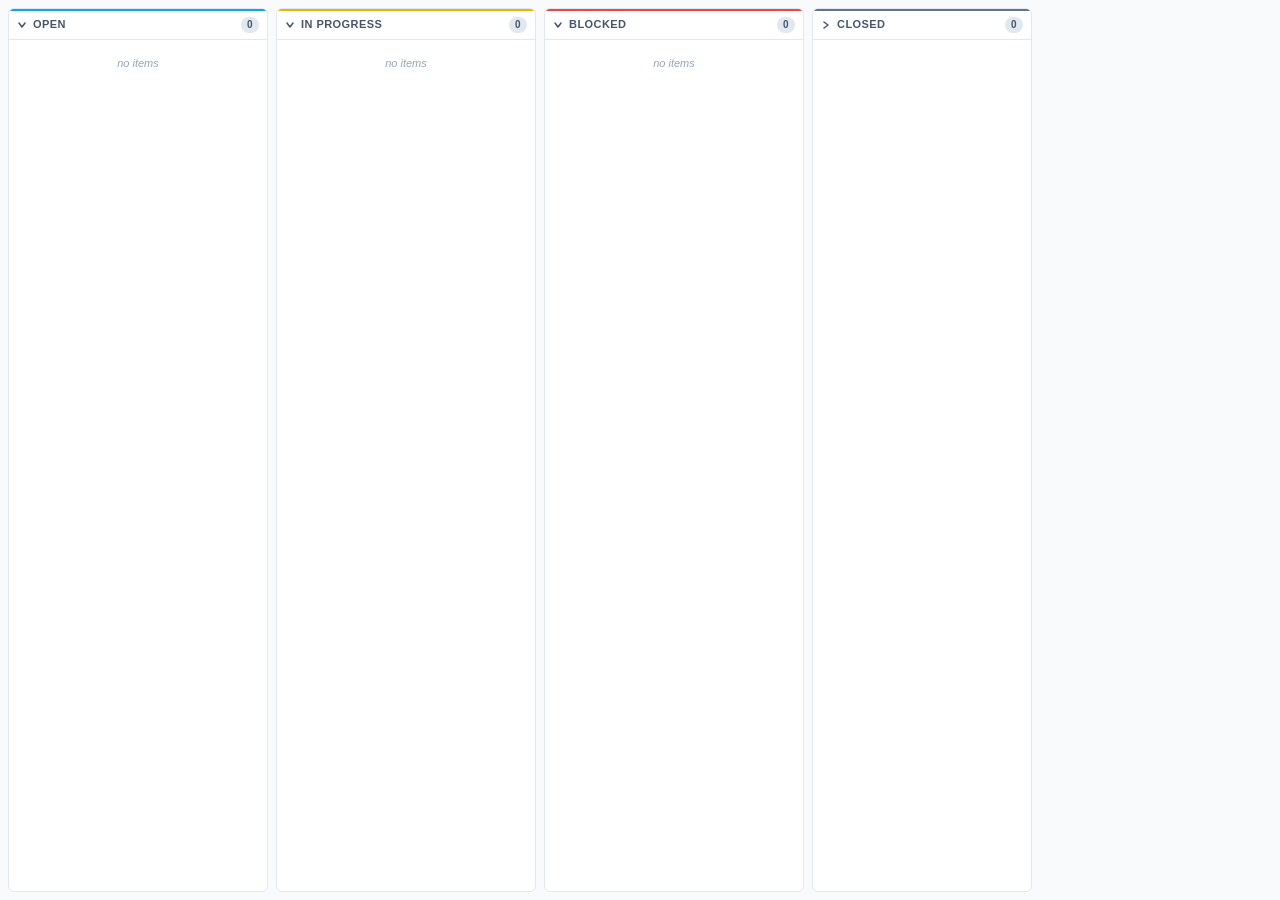
==== resources/viewer/app/board.html @ 2804a7c2 "Phase 2: native Kanban board + panel-driven navigation Panel toolbar overhaul: - Project name | View" ====
<!doctype html>
<html lang="en">
<head>
  <meta charset="utf-8">
  <meta name="viewport" content="width=device-width, initial-scale=1">
  <title>Beads — Board</title>
  <link rel="stylesheet" href="app.css">
</head>
<body>
  <div id="board-scroll" class="board-scroll">
    <div id="board" class="board"></div>
  </div>
  <template id="card-tpl">
    <div class="card" draggable="true">
      <div class="card-hdr">
        <span class="card-type"></span>
        <a class="card-id" href="#"></a>
      </div>
      <div class="card-title"></div>
      <div class="card-meta"></div>
    </div>
  </template>
  <template id="col-tpl">
    <div class="col">
      <div class="col-hdr">
        <svg class="col-caret" width="10" height="10" viewBox="0 0 10 10">
          <path d="M2 3 L5 7 L8 3" fill="none" stroke="currentColor" stroke-width="1.5" stroke-linecap="round" stroke-linejoin="round"/>
        </svg>
        <span class="col-title"></span>
        <span class="col-count"></span>
      </div>
      <div class="col-body"></div>
    </div>
  </template>
  <script src="app.js"></script>
  <script src="board.js"></script>
</body>
</html>
---- resources/viewer/app/app.css ----
/* NppBeads — styles for native-rendered app views (board / issues /
   detail). Palette chosen to blend with both the dicklesworthstone
   Rich viewer (when embedded side-by-side) and native macOS. Uses CSS
   custom properties keyed on [data-theme] so the native layer can
   toggle theme by flipping one attribute on <html>. */

:root {
  --bg:        #f8fafc;
  --bg-elev:   #ffffff;
  --border:    #e2e8f0;
  --border-strong: #cbd5e1;
  --text:      #0f172a;
  --text-muted:#475569;
  --text-fade: #94a3b8;
  --accent:    #0ea5e9;
  --accent-fg: #ffffff;
  --shadow:    0 1px 2px rgba(15,23,42,0.04), 0 2px 4px rgba(15,23,42,0.04);
  --col-open:       #0ea5e9;
  --col-inprogress: #eab308;
  --col-blocked:    #ef4444;
  --col-closed:     #64748b;
}

[data-theme="dark"] {
  --bg:        #0f172a;
  --bg-elev:   #1e293b;
  --border:    #334155;
  --border-strong: #475569;
  --text:      #e2e8f0;
  --text-muted:#94a3b8;
  --text-fade: #64748b;
  --accent:    #38bdf8;
  --accent-fg: #0c1222;
  --shadow:    0 1px 2px rgba(0,0,0,0.3), 0 2px 4px rgba(0,0,0,0.2);
  --col-open:       #38bdf8;
  --col-inprogress: #facc15;
  --col-blocked:    #f87171;
  --col-closed:     #94a3b8;
}

* { box-sizing: border-box; }

html, body {
  margin: 0;
  padding: 0;
  font: 12px/1.4 -apple-system, BlinkMacSystemFont, "SF Pro Text",
        "Helvetica Neue", sans-serif;
  background: var(--bg);
  color: var(--text);
  height: 100%;
  overflow: hidden;
}
body { display: flex; flex-direction: column; }

/* ─── Board layout ─────────────────────────────────────────────────── */
.board-scroll {
  flex: 1;
  overflow-x: auto;
  overflow-y: hidden;
  padding: 8px;
}
.board {
  display: flex;
  gap: 8px;
  height: 100%;
  min-width: min-content;
}

.col {
  flex: 0 0 260px;
  min-width: 220px;
  max-width: 320px;
  display: flex;
  flex-direction: column;
  background: var(--bg-elev);
  border: 1px solid var(--border);
  border-radius: 6px;
  overflow: hidden;
  transition: border-color 120ms ease, background 120ms ease;
}
.col.is-collapsed { flex-basis: 180px; }
.col.is-collapsed .col-body { display: none; }
.col.col-drag-over {
  border-color: var(--accent);
  background: color-mix(in srgb, var(--accent) 8%, var(--bg-elev));
}

/* Column-top color stripe: quick visual status cue */
.col::before {
  content: "";
  display: block;
  height: 2px;
  flex: 0 0 auto;
  background: var(--col-color, var(--text-fade));
}
.col-open       { --col-color: var(--col-open); }
.col-in_progress{ --col-color: var(--col-inprogress); }
.col-blocked    { --col-color: var(--col-blocked); }
.col-closed     { --col-color: var(--col-closed); }

.col-hdr {
  display: flex;
  align-items: center;
  gap: 6px;
  padding: 6px 8px;
  font-weight: 600;
  font-size: 11px;
  text-transform: uppercase;
  letter-spacing: 0.04em;
  color: var(--text-muted);
  background: var(--bg-elev);
  border-bottom: 1px solid var(--border);
  cursor: pointer;
  user-select: none;
}
.col-hdr:hover { color: var(--text); }
.col-caret {
  transition: transform 150ms ease;
  color: var(--text-muted);
  flex: 0 0 auto;
}
.col.is-collapsed .col-caret { transform: rotate(-90deg); }
.col-title { flex: 1; overflow: hidden; text-overflow: ellipsis; white-space: nowrap; }
.col-count {
  padding: 1px 6px;
  border-radius: 999px;
  background: var(--border);
  color: var(--text-muted);
  font-size: 10px;
  font-weight: 700;
  flex: 0 0 auto;
}

.col-body {
  flex: 1;
  overflow-y: auto;
  padding: 6px;
  display: flex;
  flex-direction: column;
  gap: 6px;
}

.col-empty {
  padding: 10px 6px;
  color: var(--text-fade);
  font-size: 11px;
  text-align: center;
  font-style: italic;
}

/* ─── Card ─────────────────────────────────────────────────────────── */
.card {
  background: var(--bg);
  border: 1px solid var(--border);
  border-radius: 5px;
  padding: 6px 8px;
  box-shadow: var(--shadow);
  cursor: grab;
  transition: border-color 100ms ease, transform 80ms ease, opacity 100ms ease;
}
.card:hover { border-color: var(--border-strong); }
.card:active { cursor: grabbing; }
.card.card-dragging { opacity: 0.5; }
.card.selected { border-color: var(--accent); }

.card-hdr {
  display: flex;
  align-items: center;
  gap: 6px;
  margin-bottom: 3px;
}
.card-type {
  font-size: 11px;
  flex: 0 0 auto;
}
.card-id {
  font: 10px/1 ui-monospace, "SF Mono", Menlo, monospace;
  color: var(--text-muted);
  text-decoration: none;
  padding: 1px 4px;
  border-radius: 3px;
  background: var(--border);
}
.card-id:hover { background: var(--border-strong); color: var(--text); }

.card-title {
  font-size: 12px;
  line-height: 1.3;
  color: var(--text);
  display: -webkit-box;
  -webkit-line-clamp: 3;
  -webkit-box-orient: vertical;
  overflow: hidden;
  word-break: break-word;
}

.card-meta {
  display: flex;
  flex-wrap: wrap;
  gap: 4px;
  margin-top: 4px;
  align-items: center;
  font-size: 10px;
}
.meta-assignee {
  color: var(--text-muted);
  font-style: italic;
  white-space: nowrap;
  overflow: hidden;
  text-overflow: ellipsis;
  max-width: 140px;
}
.meta-more {
  color: var(--text-fade);
  font-size: 10px;
}

.pill {
  display: inline-block;
  padding: 1px 6px;
  border-radius: 999px;
  font-size: 9px;
  font-weight: 700;
  line-height: 1.4;
  letter-spacing: 0.02em;
  white-space: nowrap;
}
.pill-label {
  background: transparent;
  border: 1px solid currentColor;
  font-weight: 500;
  font-size: 10px;
  padding: 0 5px;
  text-transform: lowercase;
  max-width: 100px;
  overflow: hidden;
  text-overflow: ellipsis;
}

/* ─── Toast (optimistic-update notice) ─────────────────────────────── */
.toast {
  position: fixed;
  right: 12px;
  bottom: 12px;
  max-width: 300px;
  padding: 8px 12px;
  background: var(--bg-elev);
  color: var(--text);
  border: 1px solid var(--border-strong);
  border-left: 3px solid var(--accent);
  border-radius: 4px;
  font-size: 11px;
  line-height: 1.3;
  box-shadow: var(--shadow);
  opacity: 0;
  transform: translateY(8px);
  pointer-events: none;
  transition: opacity 160ms ease, transform 160ms ease;
  z-index: 10;
}
.toast.toast-visible { opacity: 1; transform: translateY(0); }

/* ─── Bead detail modal ────────────────────────────────────────────── */
.modal-overlay {
  position: fixed;
  inset: 0;
  background: color-mix(in srgb, var(--bg) 85%, transparent);
  backdrop-filter: blur(4px);
  -webkit-backdrop-filter: blur(4px);
  display: flex;
  align-items: flex-start;
  justify-content: center;
  padding: 20px 12px;
  z-index: 50;
  animation: modal-fade 120ms ease;
}
@keyframes modal-fade { from { opacity: 0; } to { opacity: 1; } }

.modal-card {
  background: var(--bg-elev);
  border: 1px solid var(--border);
  border-radius: 8px;
  box-shadow: 0 10px 40px rgba(0,0,0,0.35);
  max-width: 560px;
  width: 100%;
  max-height: calc(100vh - 40px);
  display: flex;
  flex-direction: column;
  overflow: hidden;
}

.modal-hdr {
  display: flex;
  align-items: center;
  gap: 8px;
  padding: 10px 12px;
  border-bottom: 1px solid var(--border);
  background: var(--bg);
}
.modal-type { font-size: 14px; }
.modal-id {
  font: 11px/1 ui-monospace, "SF Mono", Menlo, monospace;
  color: var(--text-muted);
  padding: 2px 6px;
  border-radius: 3px;
  background: var(--border);
  flex: 0 0 auto;
}
.modal-close {
  margin-left: auto;
  background: none;
  border: none;
  color: var(--text-muted);
  font-size: 20px;
  line-height: 1;
  cursor: pointer;
  padding: 0 6px;
  border-radius: 3px;
}
.modal-close:hover { color: var(--text); background: var(--border); }

.modal-title {
  margin: 0;
  padding: 10px 12px 6px;
  font-size: 15px;
  font-weight: 600;
  line-height: 1.3;
  color: var(--text);
}

.modal-pills {
  padding: 4px 12px 6px;
  display: flex;
  flex-wrap: wrap;
  gap: 5px;
}
.modal-labels {
  padding: 0 12px 8px;
  display: flex;
  flex-wrap: wrap;
  gap: 4px;
}
.pill-type {
  background: var(--border);
  color: var(--text-muted);
}
.pill-assignee {
  background: transparent;
  color: var(--text-muted);
  border: 1px solid var(--border-strong);
}

.modal-body {
  flex: 1;
  overflow-y: auto;
  padding: 6px 12px 12px;
}
.modal-desc {
  white-space: pre-wrap;
  word-break: break-word;
  background: var(--bg);
  border: 1px solid var(--border);
  border-radius: 4px;
  padding: 8px 10px;
  margin-bottom: 10px;
  font-size: 12px;
  line-height: 1.5;
  color: var(--text);
  max-height: 220px;
  overflow-y: auto;
}
.modal-missing {
  color: var(--text-muted);
  font-style: italic;
  padding: 18px 4px;
  text-align: center;
}

.modal-deps { margin-bottom: 10px; }
.modal-deps h4 {
  margin: 8px 0 4px;
  font-size: 10px;
  font-weight: 700;
  text-transform: uppercase;
  letter-spacing: 0.05em;
  color: var(--text-muted);
}
.dep-list { display: flex; flex-wrap: wrap; gap: 4px; }
.dep-chip {
  display: inline-flex;
  align-items: center;
  gap: 4px;
  padding: 2px 6px;
  background: var(--bg);
  border: 1px solid var(--border);
  border-radius: 4px;
  font-size: 10px;
  text-decoration: none;
  color: var(--text);
  transition: border-color 120ms ease;
}
.dep-chip:hover { border-color: var(--accent); }
.dep-id {
  font: 10px/1 ui-monospace, "SF Mono", Menlo, monospace;
  color: var(--text-muted);
}
.dep-status {
  padding: 1px 5px;
  border-radius: 2px;
  font-size: 9px;
  font-weight: 700;
}

.modal-ts {
  margin-top: 6px;
  padding-top: 8px;
  border-top: 1px dashed var(--border);
  display: grid;
  grid-template-columns: 70px 1fr;
  gap: 2px 8px;
  font-size: 10px;
  color: var(--text-muted);
}
.modal-ts .ts-row { display: contents; }
.modal-ts .ts-k { text-transform: uppercase; letter-spacing: 0.04em; font-weight: 600; }
.modal-ts .ts-v { color: var(--text); }

/* ─── Scrollbars (match native-ish Apple look) ─────────────────────── */
.col-body::-webkit-scrollbar,
.board-scroll::-webkit-scrollbar { width: 8px; height: 8px; }
.col-body::-webkit-scrollbar-thumb,
.board-scroll::-webkit-scrollbar-thumb {
  background: var(--border-strong);
  border-radius: 4px;
}
.col-body::-webkit-scrollbar-thumb:hover,
.board-scroll::-webkit-scrollbar-thumb:hover { background: var(--text-muted); }
.col-body::-webkit-scrollbar-track,
.board-scroll::-webkit-scrollbar-track { background: transparent; }
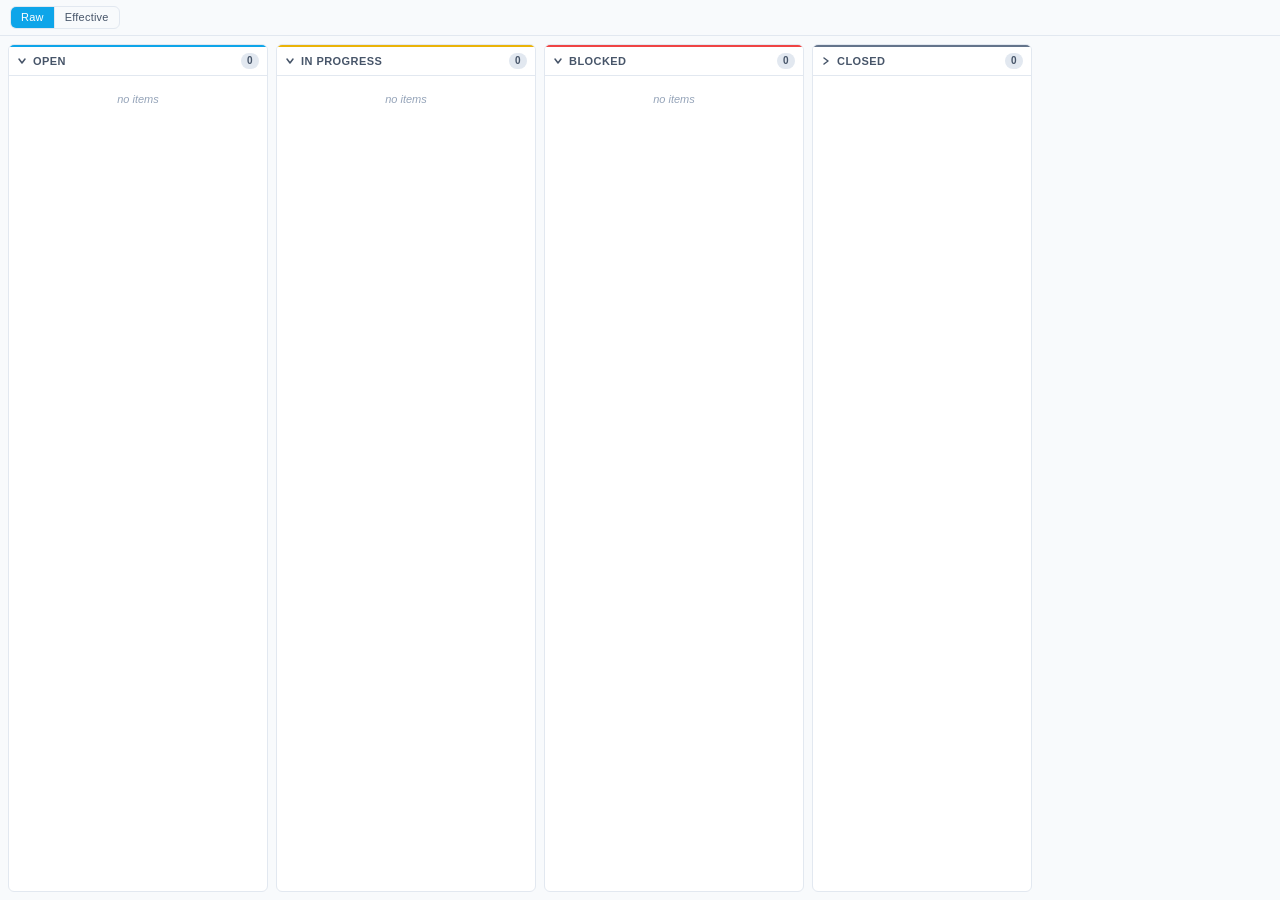
==== commit 9ed4246d: "Board: Raw / Effective status mode toggle Adds a two-button toggle at the top of the Board view to s" ====
--- a/resources/viewer/app/board.html
+++ b/resources/viewer/app/board.html
@@ -7,6 +7,16 @@
   <link rel="stylesheet" href="app.css">
 </head>
 <body>
+  <div id="board-hdr" class="board-hdr">
+    <div class="mode-toggle" role="tablist" aria-label="Status mode">
+      <button class="mode-btn" data-mode="raw"       type="button" role="tab"
+              title="Status as stored in bd — what you manually set"
+              aria-selected="true">Raw</button>
+      <button class="mode-btn" data-mode="effective" type="button" role="tab"
+              title="Promotes open/in-progress issues with open blocker deps to the Blocked column"
+              aria-selected="false">Effective</button>
+    </div>
+  </div>
   <div id="board-scroll" class="board-scroll">
     <div id="board" class="board"></div>
   </div>
@@ -32,6 +42,7 @@
       <div class="col-body"></div>
     </div>
   </template>
+  <script src="../bridge.js"></script>
   <script src="app.js"></script>
   <script src="board.js"></script>
 </body>
--- a/resources/viewer/app/app.css
+++ b/resources/viewer/app/app.css
@@ -53,6 +53,43 @@
 body { display: flex; flex-direction: column; }
 
 /* ─── Board layout ─────────────────────────────────────────────────── */
+.board-hdr {
+  display: flex;
+  align-items: center;
+  gap: 8px;
+  padding: 6px 10px;
+  border-bottom: 1px solid var(--border);
+  background: var(--bg);
+  flex: 0 0 auto;
+}
+.mode-toggle {
+  display: inline-flex;
+  border: 1px solid var(--border);
+  border-radius: 6px;
+  overflow: hidden;
+  font-size: 11px;
+}
+.mode-toggle .mode-btn {
+  appearance: none;
+  border: 0;
+  background: transparent;
+  color: var(--text-muted);
+  padding: 3px 10px;
+  cursor: pointer;
+  font: inherit;
+  font-size: 11px;
+  line-height: 1.4;
+  letter-spacing: 0.02em;
+}
+.mode-toggle .mode-btn + .mode-btn { border-left: 1px solid var(--border); }
+.mode-toggle .mode-btn[aria-selected="true"] {
+  background: var(--accent, #2563eb);
+  color: #fff;
+}
+.mode-toggle .mode-btn:hover:not([aria-selected="true"]) {
+  background: var(--bg-elev);
+  color: var(--text);
+}
 .board-scroll {
   flex: 1;
   overflow-x: auto;
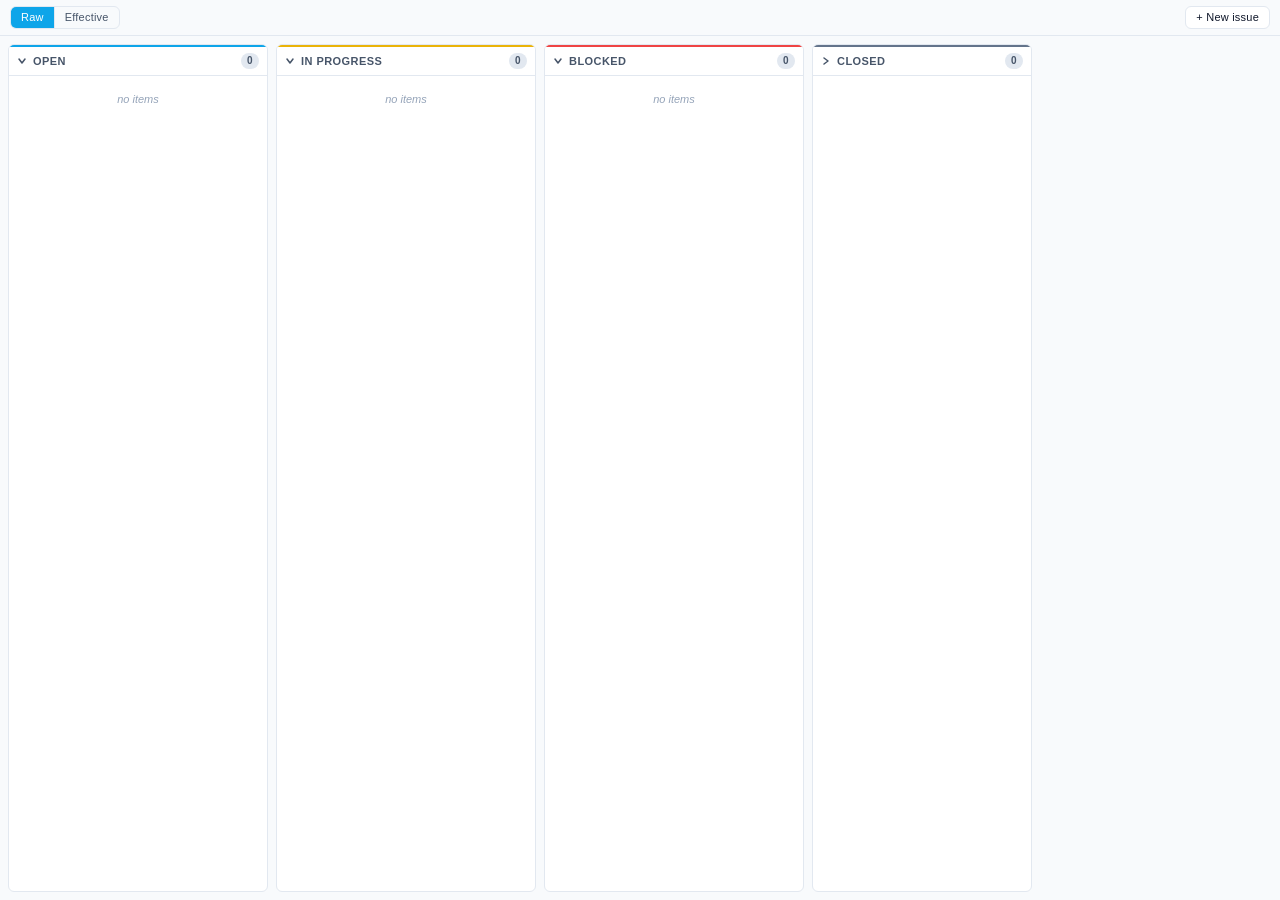
==== commit dd712f9b: "Board: '+ New issue' button with inline create form Adds a native-feeling create dialog to the Board" ====
--- a/resources/viewer/app/board.html
+++ b/resources/viewer/app/board.html
@@ -16,7 +16,63 @@
               title="Promotes open/in-progress issues with open blocker deps to the Blocked column"
               aria-selected="false">Effective</button>
     </div>
+    <button id="new-issue-btn" class="new-issue-btn" type="button"
+            title="Create a new issue (bd create)">+ New issue</button>
   </div>
+  <template id="new-issue-tpl">
+    <div class="modal-overlay" id="new-issue-overlay">
+      <div class="modal-card new-issue-modal" role="dialog" aria-label="New issue">
+        <div class="modal-hdr">
+          <span class="modal-title">New issue</span>
+          <button class="modal-close" type="button" aria-label="Close">×</button>
+        </div>
+        <form class="new-issue-form" novalidate>
+          <label class="field">
+            <span class="field-label">Title <span class="req">*</span></span>
+            <input type="text" name="title" required autocomplete="off"
+                   placeholder="Short summary of the issue">
+          </label>
+          <div class="field-row">
+            <label class="field">
+              <span class="field-label">Type</span>
+              <select name="issueType">
+                <option value="task">task</option>
+                <option value="bug">bug</option>
+                <option value="feature">feature</option>
+                <option value="epic">epic</option>
+                <option value="chore">chore</option>
+                <option value="decision">decision</option>
+              </select>
+            </label>
+            <label class="field">
+              <span class="field-label">Priority</span>
+              <select name="priority">
+                <option value="0">P0 — critical</option>
+                <option value="1">P1 — high</option>
+                <option value="2" selected>P2 — normal</option>
+                <option value="3">P3 — low</option>
+                <option value="4">P4 — trivial</option>
+              </select>
+            </label>
+          </div>
+          <label class="field">
+            <span class="field-label">Labels <span class="hint">(comma-separated)</span></span>
+            <input type="text" name="labels" autocomplete="off" placeholder="backend, api">
+          </label>
+          <label class="field">
+            <span class="field-label">Description <span class="hint">(Markdown)</span></span>
+            <textarea name="description" rows="5"
+                      placeholder="Context, acceptance criteria, etc."></textarea>
+          </label>
+          <div class="modal-actions">
+            <span class="form-status"></span>
+            <button type="button" class="btn btn-secondary new-issue-cancel">Cancel</button>
+            <button type="submit" class="btn btn-primary new-issue-submit">Create</button>
+          </div>
+        </form>
+      </div>
+    </div>
+  </template>
   <div id="board-scroll" class="board-scroll">
     <div id="board" class="board"></div>
   </div>
--- a/resources/viewer/app/app.css
+++ b/resources/viewer/app/app.css
@@ -90,6 +90,84 @@
   background: var(--bg-elev);
   color: var(--text);
 }
+.new-issue-btn {
+  margin-left: auto;
+  appearance: none;
+  border: 1px solid var(--border);
+  background: var(--bg-elev);
+  color: var(--text);
+  padding: 3px 10px;
+  font: inherit;
+  font-size: 11px;
+  border-radius: 6px;
+  cursor: pointer;
+  letter-spacing: 0.02em;
+}
+.new-issue-btn:hover {
+  background: var(--accent, #2563eb);
+  color: #fff;
+  border-color: var(--accent, #2563eb);
+}
+.new-issue-modal { width: min(520px, 92vw); }
+.new-issue-form { display: flex; flex-direction: column; gap: 10px; padding: 14px 16px 16px; }
+.new-issue-form .field { display: flex; flex-direction: column; gap: 4px; font-size: 12px; }
+.new-issue-form .field-label { color: var(--text-muted); font-size: 11px; letter-spacing: 0.02em; }
+.new-issue-form .field-label .req  { color: #dc2626; }
+.new-issue-form .field-label .hint { color: var(--text-muted); font-weight: normal; }
+.new-issue-form .field-row { display: flex; gap: 10px; }
+.new-issue-form .field-row .field { flex: 1; }
+.new-issue-form input[type="text"],
+.new-issue-form select,
+.new-issue-form textarea {
+  appearance: none;
+  border: 1px solid var(--border);
+  background: var(--bg);
+  color: var(--text);
+  padding: 6px 8px;
+  border-radius: 4px;
+  font: inherit;
+  font-size: 12px;
+}
+.new-issue-form textarea {
+  resize: vertical;
+  min-height: 72px;
+  font-family: ui-monospace, SFMono-Regular, Menlo, monospace;
+}
+.new-issue-form input:focus,
+.new-issue-form select:focus,
+.new-issue-form textarea:focus {
+  outline: 2px solid var(--accent, #2563eb);
+  outline-offset: -1px;
+  border-color: transparent;
+}
+.modal-actions {
+  display: flex;
+  align-items: center;
+  justify-content: flex-end;
+  gap: 8px;
+  margin-top: 4px;
+}
+.modal-actions .form-status {
+  margin-right: auto;
+  font-size: 11px;
+  color: var(--text-muted);
+}
+.modal-actions .form-status.is-error { color: #dc2626; }
+.btn {
+  appearance: none;
+  border: 1px solid var(--border);
+  border-radius: 4px;
+  background: var(--bg-elev);
+  color: var(--text);
+  padding: 5px 12px;
+  font: inherit;
+  font-size: 12px;
+  cursor: pointer;
+}
+.btn-primary { background: var(--accent, #2563eb); color: #fff; border-color: var(--accent, #2563eb); }
+.btn-primary:hover { filter: brightness(1.05); }
+.btn-primary:disabled { opacity: 0.6; cursor: wait; }
+.btn-secondary:hover { background: var(--bg); }
 .board-scroll {
   flex: 1;
   overflow-x: auto;
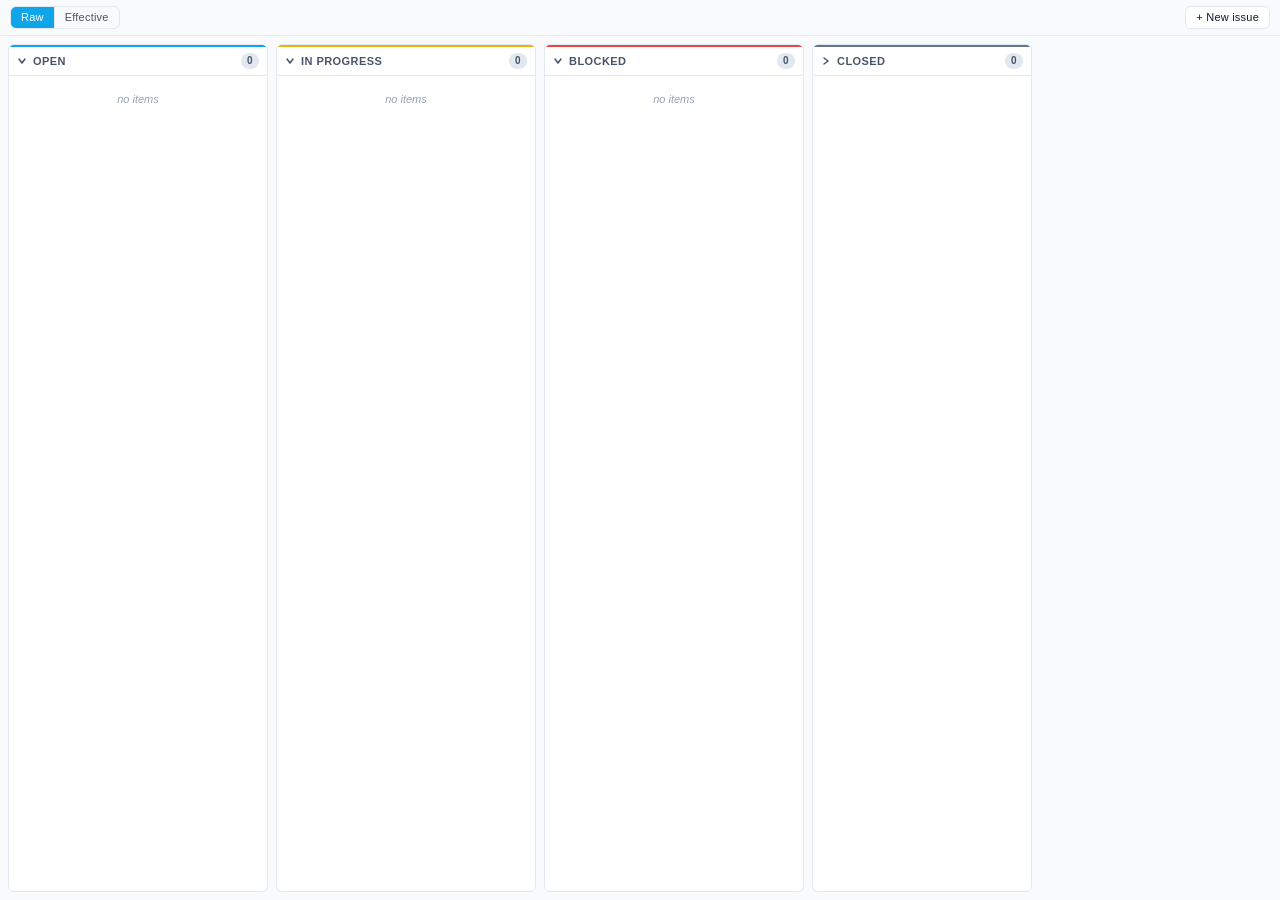
==== commit b01ae541: "New-issue form: 'Blocked by' chip-input with dep autocomplete Adds a multi-chip field to the create " ====
--- a/resources/viewer/app/board.html
+++ b/resources/viewer/app/board.html
@@ -60,6 +60,15 @@
             <input type="text" name="labels" autocomplete="off" placeholder="backend, api">
           </label>
           <label class="field">
+            <span class="field-label">Blocked by <span class="hint">(existing bead IDs)</span></span>
+            <div class="chip-input">
+              <div class="chip-list" data-role="chips"></div>
+              <input type="text" name="blockerInput" list="blocker-suggest"
+                     autocomplete="off" placeholder="type bd-… and press Enter">
+              <datalist id="blocker-suggest"></datalist>
+            </div>
+          </label>
+          <label class="field">
             <span class="field-label">Description <span class="hint">(Markdown)</span></span>
             <textarea name="description" rows="5"
                       placeholder="Context, acceptance criteria, etc."></textarea>
--- a/resources/viewer/app/app.css
+++ b/resources/viewer/app/app.css
@@ -108,7 +108,89 @@
   color: #fff;
   border-color: var(--accent, #2563eb);
 }
-.new-issue-modal { width: min(520px, 92vw); }
+.new-issue-modal { width: min(560px, 92vw); }
+.chip-input {
+  display: flex;
+  flex-wrap: wrap;
+  gap: 4px;
+  align-items: center;
+  border: 1px solid var(--border);
+  background: var(--bg);
+  border-radius: 4px;
+  padding: 4px 6px;
+  min-height: 32px;
+}
+.chip-input:focus-within {
+  outline: 2px solid var(--accent, #2563eb);
+  outline-offset: -1px;
+  border-color: transparent;
+}
+.chip-input .chip-list {
+  display: contents;
+}
+.chip-input .chip {
+  display: inline-flex;
+  align-items: center;
+  gap: 4px;
+  background: var(--bg-elev);
+  border: 1px solid var(--border);
+  border-radius: 10px;
+  padding: 1px 6px 1px 8px;
+  font-size: 11px;
+  line-height: 1.7;
+  color: var(--text);
+}
+.chip-input .chip-rm {
+  appearance: none;
+  border: 0;
+  background: transparent;
+  color: var(--text-muted);
+  cursor: pointer;
+  font-size: 13px;
+  padding: 0 2px;
+  line-height: 1;
+}
+.chip-input .chip-rm:hover { color: #dc2626; }
+.chip-input input {
+  border: 0 !important;
+  outline: none !important;
+  padding: 3px 2px !important;
+  background: transparent !important;
+  flex: 1;
+  min-width: 120px;
+}
+.chip-input input:focus { outline: none !important; }
+.modal-edit { width: min(640px, 94vw); max-height: 88vh; }
+.modal-edit .modal-body { display: flex; flex-direction: column; gap: 10px; padding: 14px 16px; }
+.modal-edit .field { display: flex; flex-direction: column; gap: 4px; font-size: 12px; }
+.modal-edit .field-label { color: var(--text-muted); font-size: 11px; letter-spacing: 0.02em; }
+.modal-edit .field-row { display: flex; gap: 8px; }
+.modal-edit .field-row .field { flex: 1; min-width: 0; }
+.modal-edit input[type="text"],
+.modal-edit select,
+.modal-edit textarea {
+  appearance: none;
+  border: 1px solid var(--border);
+  background: var(--bg);
+  color: var(--text);
+  padding: 6px 8px;
+  border-radius: 4px;
+  font: inherit;
+  font-size: 12px;
+  min-width: 0;
+}
+.modal-edit textarea.edit-desc {
+  resize: vertical;
+  min-height: 100px;
+  font-family: ui-monospace, SFMono-Regular, Menlo, monospace;
+}
+.modal-edit input:focus,
+.modal-edit select:focus,
+.modal-edit textarea:focus {
+  outline: 2px solid var(--accent, #2563eb);
+  outline-offset: -1px;
+  border-color: transparent;
+}
 .new-issue-form { display: flex; flex-direction: column; gap: 10px; padding: 14px 16px 16px; }
 .new-issue-form .field { display: flex; flex-direction: column; gap: 4px; font-size: 12px; }
 .new-issue-form .field-label { color: var(--text-muted); font-size: 11px; letter-spacing: 0.02em; }
